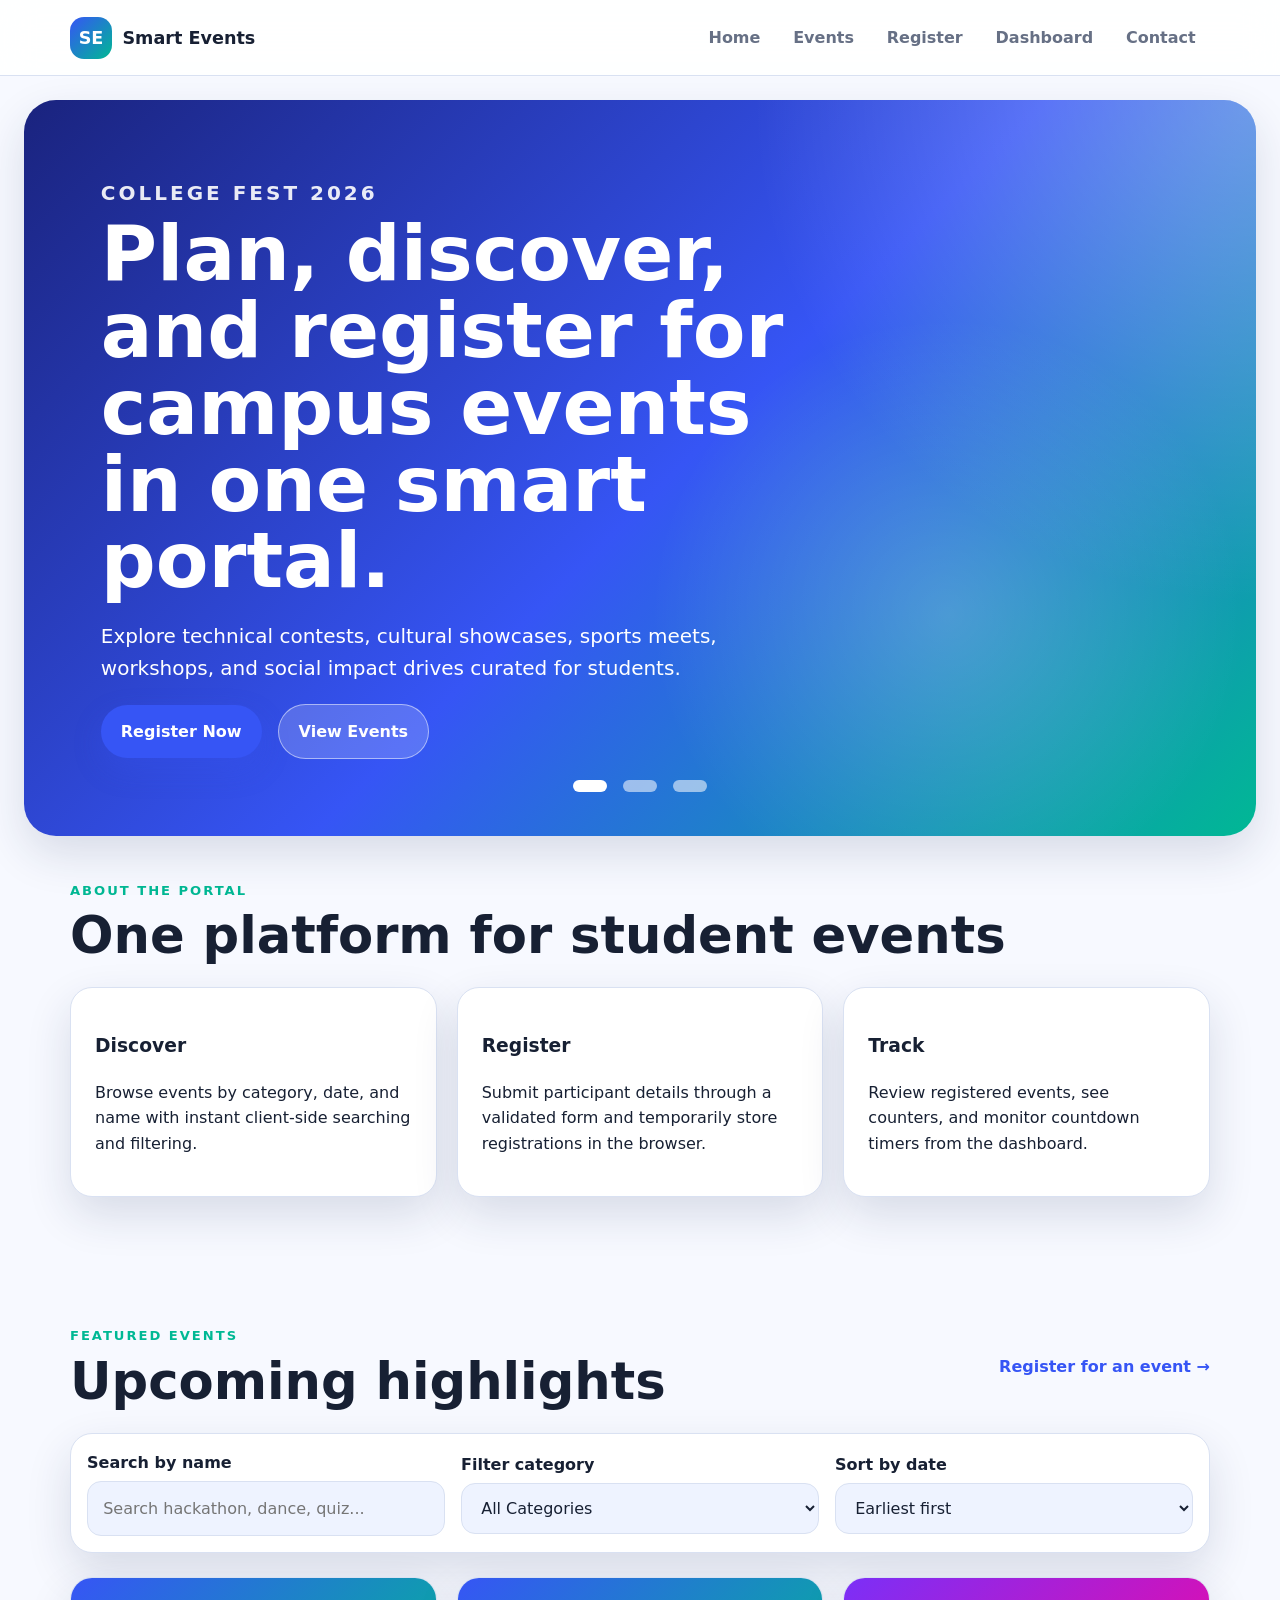
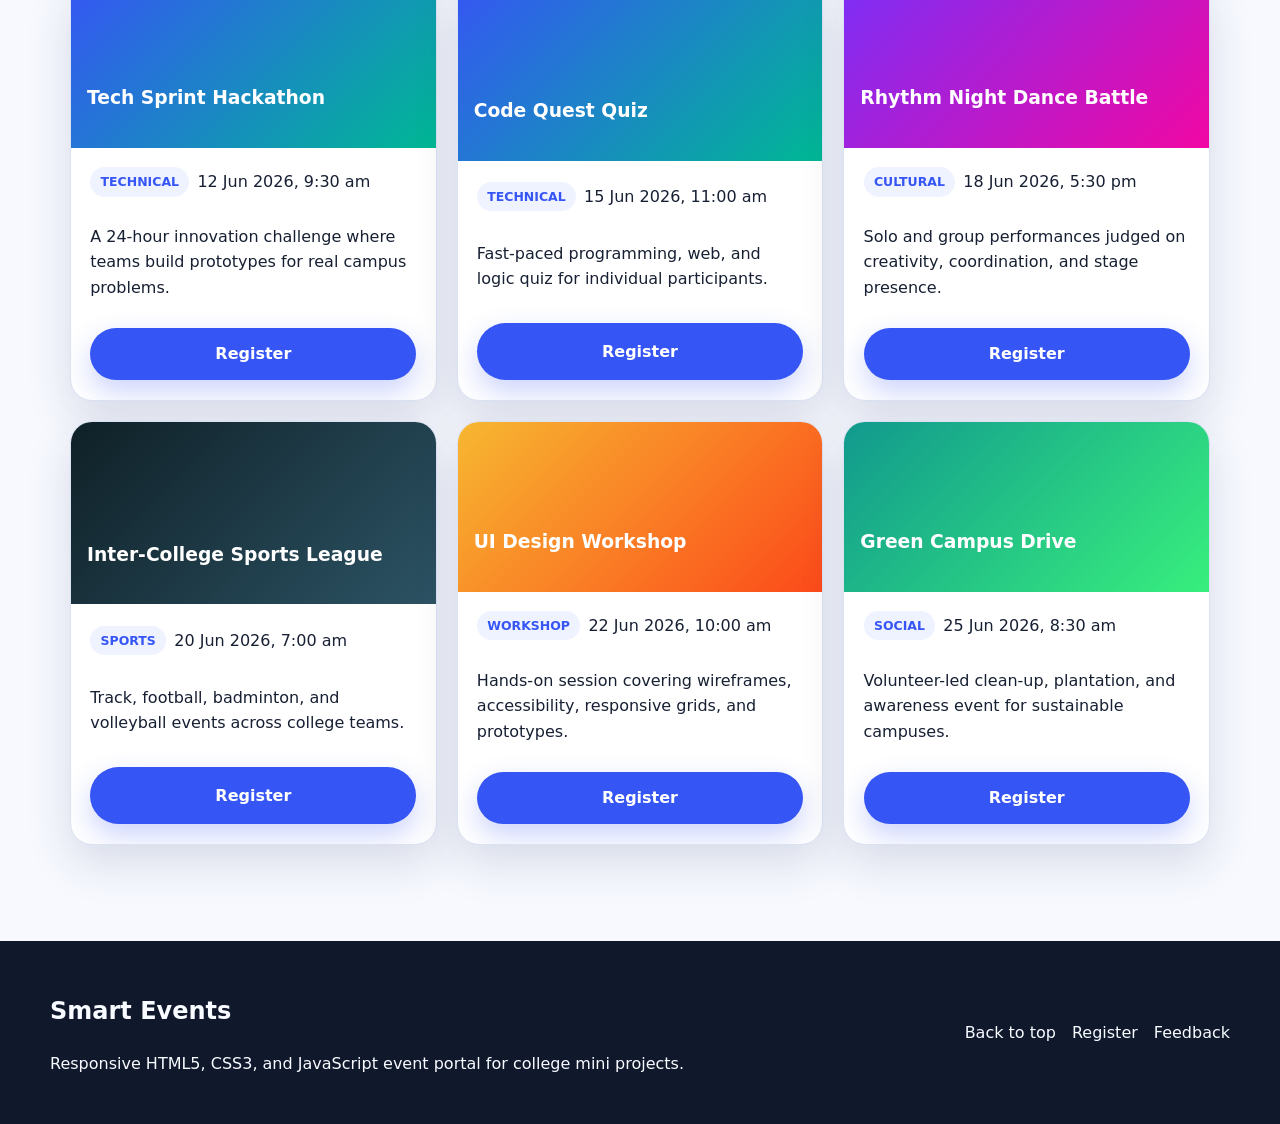
==== index.html @ 83e4be07 "Build smart event management portal" ====
<!doctype html>
<html lang="en">
  <head>
    <meta charset="UTF-8" />
    <meta name="viewport" content="width=device-width, initial-scale=1.0" />
    <meta
      name="description"
      content="Smart Event Management Portal for college events, registrations, schedules, dashboards, and feedback."
    />
    <title>Smart Event Management Portal</title>
    <link rel="stylesheet" href="css/style.css" />
  </head>
  <body data-page="home">
    <header class="site-header">
      <nav class="navbar" aria-label="Main navigation">
        <a class="brand" href="index.html" aria-label="EventHub home">
          <span class="brand-mark">SE</span>
          <span>Smart Events</span>
        </a>
        <button
          class="nav-toggle"
          type="button"
          aria-expanded="false"
          aria-controls="primary-menu"
        >
          ☰
        </button>
        <ul class="nav-menu" id="primary-menu">
          <li><a href="index.html">Home</a></li>
          <li><a href="index.html#events">Events</a></li>
          <li><a href="register.html">Register</a></li>
          <li><a href="dashboard.html">Dashboard</a></li>
          <li><a href="contact.html">Contact</a></li>
        </ul>
      </nav>
    </header>

    <main>
      <section class="hero" id="top" aria-label="Event banner slider">
        <div class="hero-slider" id="hero-slider">
          <article class="slide active" data-gradient="tech">
            <div class="slide-content">
              <p class="eyebrow">College Fest 2026</p>
              <h1>
                Plan, discover, and register for campus events in one smart
                portal.
              </h1>
              <p>
                Explore technical contests, cultural showcases, sports meets,
                workshops, and social impact drives curated for students.
              </p>
              <div class="hero-actions">
                <a class="btn primary" href="register.html">Register Now</a>
                <a class="btn secondary" href="#events">View Events</a>
              </div>
            </div>
          </article>
          <article class="slide" data-gradient="culture">
            <div class="slide-content">
              <p class="eyebrow">Live Schedules</p>
              <h2>Never miss a keynote, performance, or competition slot.</h2>
              <p>
                Dynamic schedules and countdowns keep participants informed
                before every event begins.
              </p>
            </div>
          </article>
          <article class="slide" data-gradient="sports">
            <div class="slide-content">
              <p class="eyebrow">Team Ready</p>
              <h2>Built as a clean HTML, CSS, and JavaScript mini project.</h2>
              <p>
                Five trainee modules combine responsive layouts, form
                validation, browser storage, and DOM interactions.
              </p>
            </div>
          </article>
        </div>
        <div class="slider-controls" aria-label="Slider controls">
          <button
            class="slider-dot active"
            type="button"
            data-slide="0"
            aria-label="Show slide 1"
          ></button>
          <button
            class="slider-dot"
            type="button"
            data-slide="1"
            aria-label="Show slide 2"
          ></button>
          <button
            class="slider-dot"
            type="button"
            data-slide="2"
            aria-label="Show slide 3"
          ></button>
        </div>
      </section>

      <section class="section about" id="about">
        <div class="section-heading">
          <p class="eyebrow">About the portal</p>
          <h2>One platform for student events</h2>
        </div>
        <div class="about-grid">
          <article class="info-card">
            <h3>Discover</h3>
            <p>
              Browse events by category, date, and name with instant client-side
              searching and filtering.
            </p>
          </article>
          <article class="info-card">
            <h3>Register</h3>
            <p>
              Submit participant details through a validated form and
              temporarily store registrations in the browser.
            </p>
          </article>
          <article class="info-card">
            <h3>Track</h3>
            <p>
              Review registered events, see counters, and monitor countdown
              timers from the dashboard.
            </p>
          </article>
        </div>
      </section>

      <section class="section" id="events">
        <div class="section-heading split">
          <div>
            <p class="eyebrow">Featured events</p>
            <h2>Upcoming highlights</h2>
          </div>
          <a class="text-link" href="register.html">Register for an event →</a>
        </div>

        <div class="event-tools" aria-label="Event search and filters">
          <label class="field compact">
            <span>Search by name</span>
            <input
              type="search"
              id="event-search"
              placeholder="Search hackathon, dance, quiz..."
            />
          </label>
          <label class="field compact">
            <span>Filter category</span>
            <select id="category-filter">
              <option value="all">All Categories</option>
            </select>
          </label>
          <label class="field compact">
            <span>Sort by date</span>
            <select id="date-sort">
              <option value="asc">Earliest first</option>
              <option value="desc">Latest first</option>
            </select>
          </label>
        </div>
        <div class="event-grid" id="event-list" aria-live="polite"></div>
      </section>
    </main>

    <footer class="site-footer">
      <div>
        <h2>Smart Events</h2>
        <p>
          Responsive HTML5, CSS3, and JavaScript event portal for college mini
          projects.
        </p>
      </div>
      <nav aria-label="Footer navigation">
        <a href="#top">Back to top</a>
        <a href="register.html">Register</a>
        <a href="contact.html">Feedback</a>
      </nav>
    </footer>

    <script src="js/script.js"></script>
  </body>
</html>
---- css/style.css ----
:root {
  color-scheme: light;
  --bg: #f7f9ff;
  --surface: #ffffff;
  --surface-2: #eef3ff;
  --text: #172033;
  --muted: #667085;
  --primary: #3655f5;
  --primary-dark: #243bb0;
  --accent: #00b894;
  --danger: #dc3545;
  --warning: #f7b731;
  --border: #d9e1f2;
  --shadow: 0 18px 45px rgba(31, 45, 88, 0.14);
  --radius: 22px;
  --max-width: 1180px;
  font-family:
    Inter,
    ui-sans-serif,
    system-ui,
    -apple-system,
    BlinkMacSystemFont,
    "Segoe UI",
    sans-serif;
}

* {
  box-sizing: border-box;
}

html {
  scroll-behavior: smooth;
}

body {
  margin: 0;
  background: var(--bg);
  color: var(--text);
  line-height: 1.6;
}

body.dark-theme {
  color-scheme: dark;
  --bg: #0d1325;
  --surface: #161f36;
  --surface-2: #101a30;
  --text: #f5f7fb;
  --muted: #aab4c8;
  --primary: #7c8cff;
  --primary-dark: #b8c0ff;
  --accent: #41e2bf;
  --border: #2b3755;
  --shadow: 0 18px 45px rgba(0, 0, 0, 0.32);
}

a {
  color: inherit;
  text-decoration: none;
}

button,
input,
select,
textarea {
  font: inherit;
}

.site-header {
  position: sticky;
  top: 0;
  z-index: 20;
  background: rgba(255, 255, 255, 0.88);
  border-bottom: 1px solid var(--border);
  backdrop-filter: blur(18px);
}

.dark-theme .site-header {
  background: rgba(13, 19, 37, 0.88);
}

.navbar {
  align-items: center;
  display: flex;
  gap: 1rem;
  justify-content: space-between;
  margin: 0 auto;
  max-width: var(--max-width);
  padding: 0.9rem 1.25rem;
}

.brand {
  align-items: center;
  display: inline-flex;
  font-size: 1.1rem;
  font-weight: 800;
  gap: 0.65rem;
}

.brand-mark {
  background: linear-gradient(135deg, var(--primary), var(--accent));
  border-radius: 14px;
  color: #fff;
  display: grid;
  height: 42px;
  place-items: center;
  width: 42px;
}

.nav-menu {
  align-items: center;
  display: flex;
  gap: 0.25rem;
  list-style: none;
  margin: 0;
  padding: 0;
}

.nav-menu a,
.theme-toggle {
  border-radius: 999px;
  color: var(--muted);
  display: inline-flex;
  font-weight: 700;
  padding: 0.65rem 0.9rem;
  transition:
    background 0.2s ease,
    color 0.2s ease,
    transform 0.2s ease;
}

.nav-menu a:hover,
.theme-toggle:hover {
  background: var(--surface-2);
  color: var(--primary);
  transform: translateY(-1px);
}

.theme-toggle,
.nav-toggle {
  background: var(--surface);
  border: 1px solid var(--border);
  cursor: pointer;
}

.nav-toggle {
  border-radius: 12px;
  display: none;
  padding: 0.45rem 0.65rem;
}

.hero {
  margin: 0 auto;
  max-width: 1440px;
  padding: 1.5rem;
}

.hero-slider {
  border-radius: 32px;
  box-shadow: var(--shadow);
  min-height: 520px;
  overflow: hidden;
  position: relative;
}

.slide {
  align-items: center;
  background: linear-gradient(135deg, #1a237e, #3655f5 52%, #00b894);
  color: #fff;
  display: none;
  inset: 0;
  min-height: 520px;
  padding: clamp(2rem, 6vw, 5rem);
  position: absolute;
}

.slide::after {
  background:
    radial-gradient(
      circle at top right,
      rgba(255, 255, 255, 0.32),
      transparent 35%
    ),
    radial-gradient(
      circle at 75% 70%,
      rgba(255, 255, 255, 0.2),
      transparent 28%
    );
  content: "";
  inset: 0;
  pointer-events: none;
  position: absolute;
}

.slide[data-gradient="culture"] {
  background: linear-gradient(135deg, #7b2ff7, #f107a3 56%, #f7b731);
}

.slide[data-gradient="sports"] {
  background: linear-gradient(135deg, #0f2027, #2c5364 55%, #00b894);
}

.slide.active {
  display: flex;
  position: relative;
}

.slide-content {
  max-width: 720px;
  position: relative;
  z-index: 1;
}

.slide h1,
.slide h2 {
  font-size: clamp(2.4rem, 6vw, 5.3rem);
  line-height: 1;
  margin: 0.4rem 0 1.25rem;
}

.slide p {
  font-size: clamp(1rem, 2vw, 1.25rem);
  max-width: 650px;
}

.eyebrow {
  color: var(--accent);
  font-size: 0.82rem;
  font-weight: 900;
  letter-spacing: 0.15em;
  margin: 0 0 0.45rem;
  text-transform: uppercase;
}

.slide .eyebrow {
  color: #fff;
  opacity: 0.9;
}

.hero-actions,
.slider-controls,
.section-heading.split,
.event-tools {
  align-items: center;
  display: flex;
  gap: 1rem;
}

.slider-controls {
  justify-content: center;
  margin-top: -3.5rem;
  position: relative;
  z-index: 2;
}

.slider-dot {
  background: rgba(255, 255, 255, 0.55);
  border: 0;
  border-radius: 999px;
  cursor: pointer;
  height: 12px;
  width: 34px;
}

.slider-dot.active {
  background: #fff;
}

.btn {
  align-items: center;
  border: 0;
  border-radius: 999px;
  cursor: pointer;
  display: inline-flex;
  font-weight: 800;
  justify-content: center;
  padding: 0.85rem 1.25rem;
  transition:
    transform 0.2s ease,
    box-shadow 0.2s ease;
}

.btn:hover {
  transform: translateY(-2px);
}

.btn.primary {
  background: var(--primary);
  box-shadow: 0 12px 28px rgba(54, 85, 245, 0.25);
  color: #fff;
}

.btn.secondary {
  background: rgba(255, 255, 255, 0.18);
  border: 1px solid rgba(255, 255, 255, 0.5);
  color: #fff;
}

.btn.danger {
  background: var(--danger);
  color: #fff;
}

.btn.full {
  width: 100%;
}

.section,
.page-shell {
  margin: 0 auto;
  max-width: var(--max-width);
  padding: 4rem 1.25rem;
}

.page-shell {
  padding-top: 2rem;
}

.section-heading {
  margin-bottom: 1.5rem;
}

.section-heading h2,
.form-intro h1,
.dashboard-hero h1,
.contact-grid h1 {
  font-size: clamp(2rem, 4vw, 3.25rem);
  line-height: 1.08;
  margin: 0;
}

.section-heading.split {
  justify-content: space-between;
}

.text-link {
  color: var(--primary);
  font-weight: 900;
}

.about-grid,
.event-grid,
.form-layout,
.contact-grid,
.dashboard-hero {
  display: grid;
  gap: 1.25rem;
}

.about-grid {
  grid-template-columns: repeat(3, 1fr);
}

.info-card,
.event-card,
.card-form,
.stat-card,
.dashboard-item,
.contact-card,
.faq-item {
  background: var(--surface);
  border: 1px solid var(--border);
  border-radius: var(--radius);
  box-shadow: var(--shadow);
}

.info-card,
.contact-card {
  padding: 1.5rem;
}

.event-tools {
  background: var(--surface);
  border: 1px solid var(--border);
  border-radius: var(--radius);
  box-shadow: var(--shadow);
  flex-wrap: wrap;
  margin-bottom: 1.5rem;
  padding: 1rem;
}

.field {
  display: grid;
  gap: 0.35rem;
  margin-bottom: 1rem;
}

.field.compact {
  flex: 1 1 210px;
  margin: 0;
}

.field span,
.field legend {
  color: var(--text);
  font-weight: 800;
}

input,
select,
textarea {
  background: var(--surface-2);
  border: 1px solid var(--border);
  border-radius: 14px;
  color: var(--text);
  outline: none;
  padding: 0.85rem 0.95rem;
  width: 100%;
}

input:focus,
select:focus,
textarea:focus {
  border-color: var(--primary);
  box-shadow: 0 0 0 4px rgba(54, 85, 245, 0.12);
}

.event-grid {
  grid-template-columns: repeat(3, 1fr);
}

.event-card {
  display: grid;
  overflow: hidden;
}

.event-art {
  align-items: end;
  background: linear-gradient(135deg, var(--primary), var(--accent));
  color: #fff;
  display: flex;
  min-height: 170px;
  padding: 1rem;
}

.event-art.cultural {
  background: linear-gradient(135deg, #7b2ff7, #f107a3);
}
.event-art.technical {
  background: linear-gradient(135deg, #3655f5, #00b894);
}
.event-art.sports {
  background: linear-gradient(135deg, #0f2027, #2c5364);
}
.event-art.workshop {
  background: linear-gradient(135deg, #f7b731, #fc4a1a);
}
.event-art.social {
  background: linear-gradient(135deg, #11998e, #38ef7d);
}

.event-card-body {
  display: grid;
  gap: 0.7rem;
  padding: 1.2rem;
}

.badge-row {
  align-items: center;
  display: flex;
  flex-wrap: wrap;
  gap: 0.5rem;
}

.badge {
  background: var(--surface-2);
  border-radius: 999px;
  color: var(--primary);
  font-size: 0.78rem;
  font-weight: 900;
  padding: 0.3rem 0.65rem;
  text-transform: uppercase;
}

.form-layout,
.contact-grid,
.dashboard-hero {
  align-items: start;
  grid-template-columns: 0.9fr 1.1fr;
}

.card-form {
  padding: 1.5rem;
}

.check-list {
  list-style: none;
  padding: 0;
}

.check-list li {
  margin: 0.45rem 0;
}

.check-list li::before {
  color: var(--accent);
  content: "✓ ";
  font-weight: 900;
}

.radio-group {
  border: 0;
  padding: 0;
}

.radio-group label {
  align-items: center;
  display: inline-flex;
  gap: 0.35rem;
  margin-right: 1rem;
}

.radio-group input {
  width: auto;
}

.error {
  color: var(--danger);
  min-height: 1.2rem;
}

.form-message {
  border-radius: 14px;
  display: none;
  font-weight: 800;
  margin-bottom: 1rem;
  padding: 0.85rem;
}

.form-message.success {
  background: rgba(0, 184, 148, 0.13);
  color: #08775f;
  display: block;
}

.form-message.error-message {
  background: rgba(220, 53, 69, 0.12);
  color: var(--danger);
  display: block;
}

meter {
  height: 12px;
  width: 100%;
}

.stat-card {
  padding: 2rem;
  text-align: center;
}

.stat-card span {
  color: var(--primary);
  display: block;
  font-size: 4rem;
  font-weight: 900;
  line-height: 1;
}

.dashboard-list {
  display: grid;
  gap: 1rem;
}

.dashboard-item {
  align-items: center;
  display: grid;
  gap: 1rem;
  grid-template-columns: 1fr auto;
  padding: 1.2rem;
}

.countdown {
  background: var(--surface-2);
  border-radius: 16px;
  color: var(--primary);
  font-weight: 900;
  padding: 0.9rem;
  text-align: center;
}

.empty-state {
  background: var(--surface);
  border: 1px dashed var(--border);
  border-radius: var(--radius);
  padding: 2rem;
  text-align: center;
}

.stars {
  display: flex;
  gap: 0.3rem;
}

.stars button {
  background: transparent;
  border: 0;
  color: #c5cad6;
  cursor: pointer;
  font-size: 2rem;
  line-height: 1;
}

.stars button.active,
.stars button:hover,
.stars button:hover ~ button.active {
  color: var(--warning);
}

.accordion {
  display: grid;
  gap: 0.9rem;
}

.faq-item {
  overflow: hidden;
}

.faq-item button {
  background: transparent;
  border: 0;
  color: var(--text);
  cursor: pointer;
  font-weight: 900;
  padding: 1.1rem;
  text-align: left;
  width: 100%;
}

.faq-item p {
  display: none;
  margin: 0;
  padding: 0 1.1rem 1.1rem;
}

.faq-item.open p {
  display: block;
}

.site-footer {
  align-items: center;
  background: #10182c;
  color: #f8fbff;
  display: flex;
  gap: 1rem;
  justify-content: space-between;
  margin-top: 2rem;
  padding: 2rem max(1.25rem, calc((100vw - var(--max-width)) / 2));
}

.site-footer nav {
  display: flex;
  flex-wrap: wrap;
  gap: 1rem;
}

.compact-footer {
  margin-top: 0;
}

@media (max-width: 900px) {
  .nav-toggle {
    display: inline-flex;
  }

  .nav-menu {
    background: var(--surface);
    border: 1px solid var(--border);
    border-radius: 18px;
    box-shadow: var(--shadow);
    display: none;
    left: 1rem;
    padding: 0.75rem;
    position: absolute;
    right: 1rem;
    top: 74px;
  }

  .nav-menu.open {
    display: grid;
  }

  .about-grid,
  .event-grid,
  .form-layout,
  .contact-grid,
  .dashboard-hero {
    grid-template-columns: 1fr;
  }

  .section-heading.split,
  .dashboard-item,
  .site-footer {
    align-items: stretch;
    flex-direction: column;
  }
}

@media (max-width: 620px) {
  .hero {
    padding: 0.75rem;
  }

  .hero-slider,
  .slide {
    min-height: 560px;
  }

  .hero-actions,
  .event-tools {
    align-items: stretch;
    flex-direction: column;
  }

  .btn {
    width: 100%;
  }

  .section,
  .page-shell {
    padding: 2.5rem 1rem;
  }
}
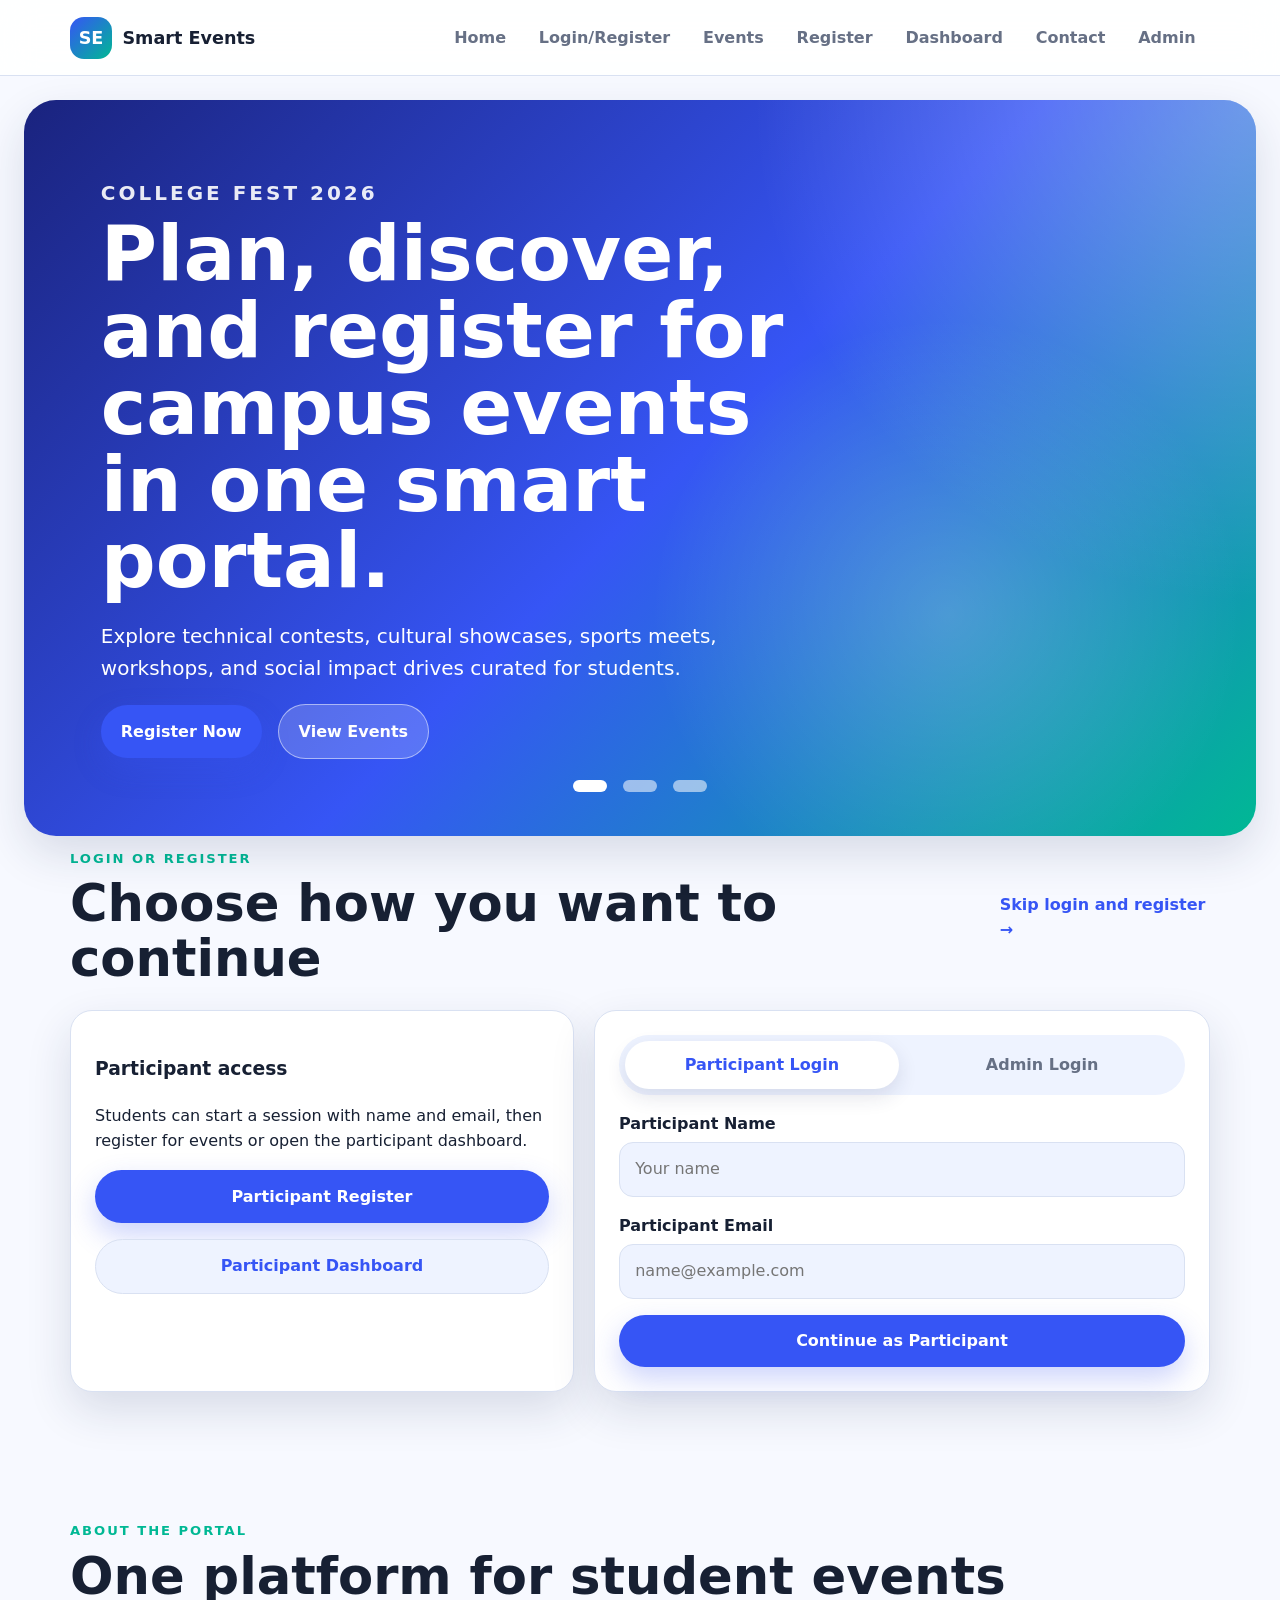
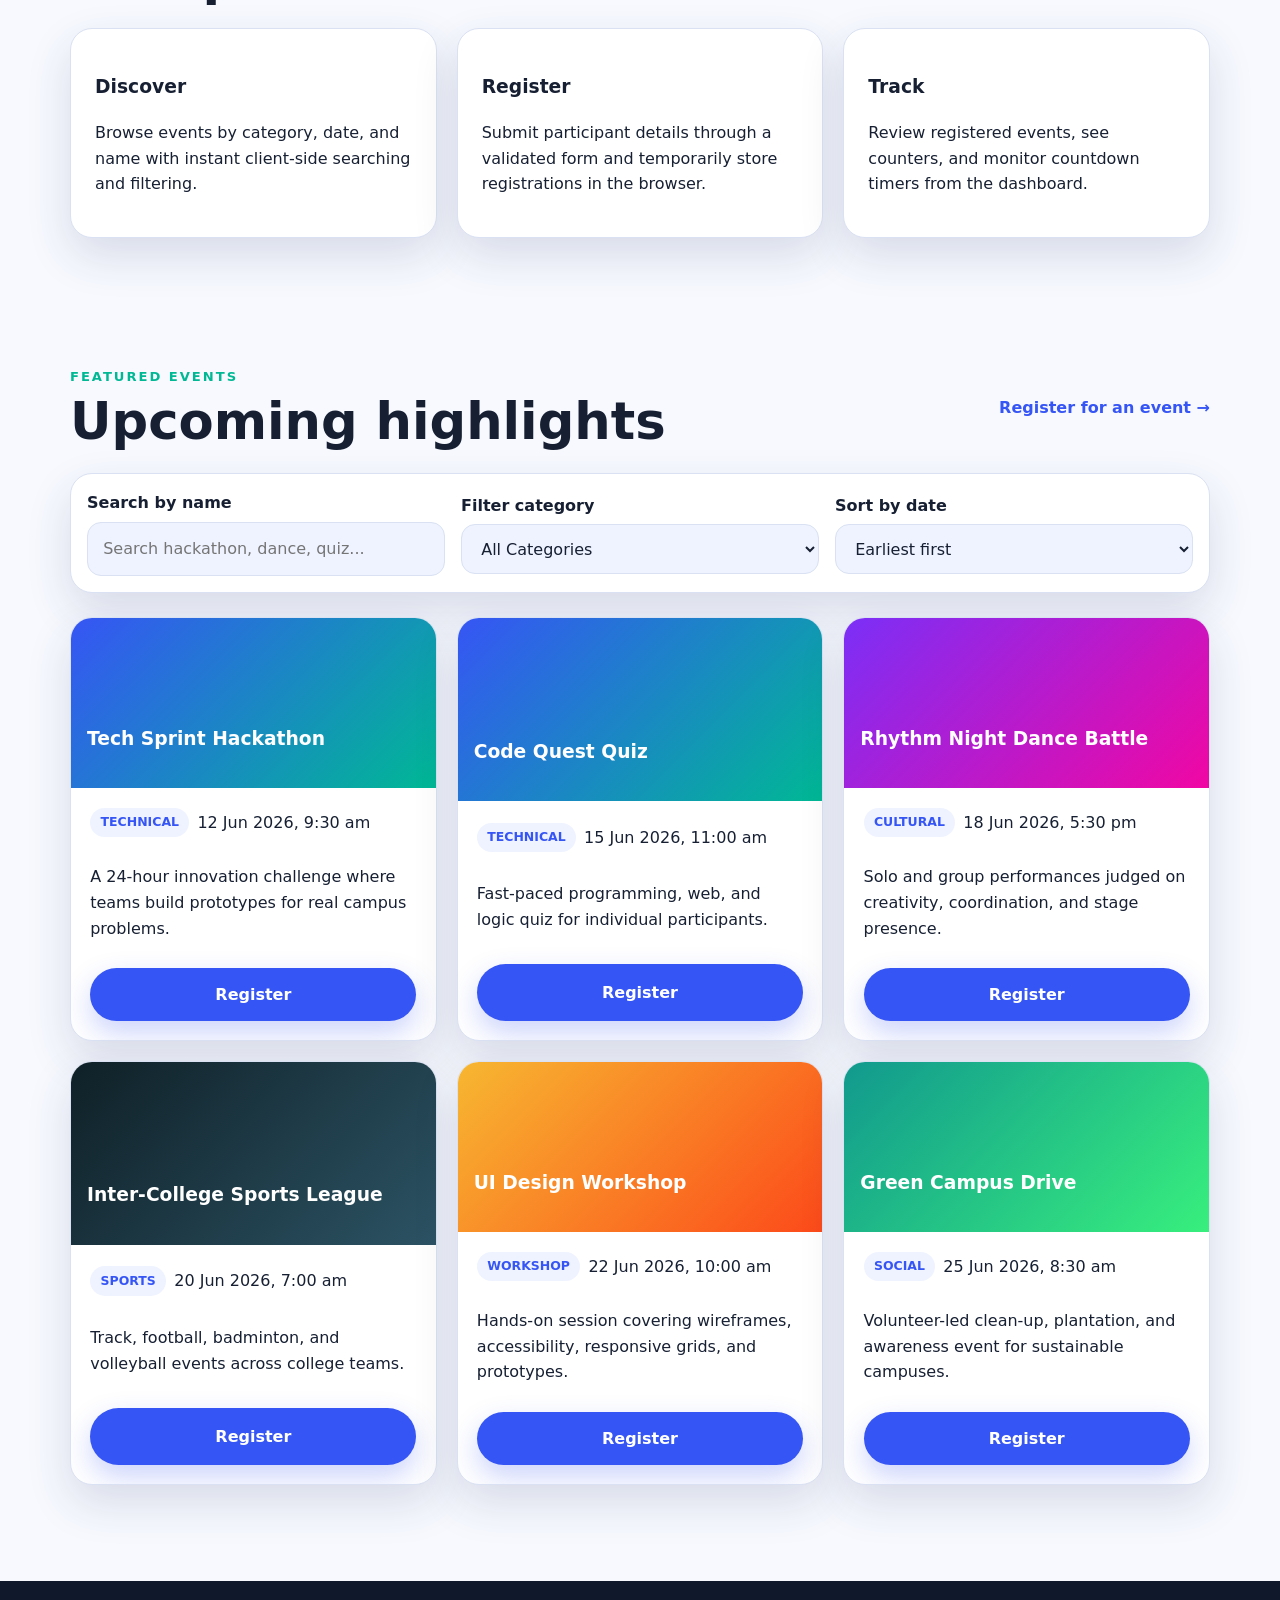
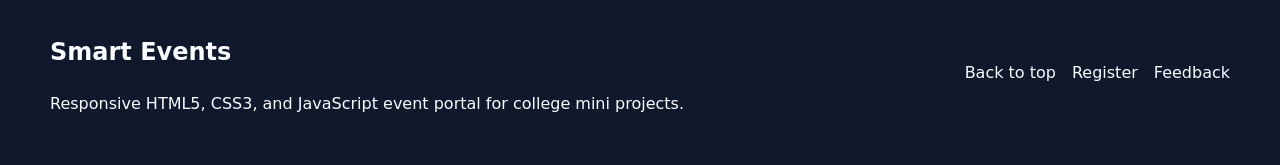
==== commit e1531fa1: "Add admin and participant login management" ====
--- a/index.html
+++ b/index.html
@@ -27,10 +27,12 @@
         </button>
         <ul class="nav-menu" id="primary-menu">
           <li><a href="index.html">Home</a></li>
+          <li><a href="index.html#login">Login/Register</a></li>
           <li><a href="index.html#events">Events</a></li>
           <li><a href="register.html">Register</a></li>
           <li><a href="dashboard.html">Dashboard</a></li>
           <li><a href="contact.html">Contact</a></li>
+          <li><a href="admin.html">Admin</a></li>
         </ul>
       </nav>
     </header>
@@ -95,6 +97,108 @@
             data-slide="2"
             aria-label="Show slide 3"
           ></button>
+        </div>
+      </section>
+
+      <section class="section login-choice-section" id="login">
+        <div class="section-heading split">
+          <div>
+            <p class="eyebrow">Login or register</p>
+            <h2>Choose how you want to continue</h2>
+          </div>
+          <a class="text-link" href="register.html"
+            >Skip login and register →</a
+          >
+        </div>
+        <div class="login-choice-grid">
+          <article class="info-card login-copy">
+            <h3>Participant access</h3>
+            <p>
+              Students can start a session with name and email, then register
+              for events or open the participant dashboard.
+            </p>
+            <div class="hero-actions stacked-actions">
+              <a class="btn primary" href="register.html"
+                >Participant Register</a
+              >
+              <a class="btn secondary surface" href="dashboard.html"
+                >Participant Dashboard</a
+              >
+            </div>
+          </article>
+          <article class="card-form login-card">
+            <div
+              class="login-tabs"
+              role="tablist"
+              aria-label="Choose login type"
+            >
+              <button
+                class="active"
+                type="button"
+                data-login-target="participant-login-panel"
+              >
+                Participant Login
+              </button>
+              <button type="button" data-login-target="admin-login-form">
+                Admin Login
+              </button>
+            </div>
+            <form class="login-panel active" id="participant-login-panel">
+              <div
+                class="form-message"
+                id="participant-login-message"
+                role="status"
+              ></div>
+              <label class="field">
+                <span>Participant Name</span>
+                <input
+                  id="participant-name"
+                  type="text"
+                  placeholder="Your name"
+                />
+              </label>
+              <label class="field">
+                <span>Participant Email</span>
+                <input
+                  id="participant-email"
+                  type="email"
+                  placeholder="name@example.com"
+                />
+              </label>
+              <button class="btn primary full" type="submit">
+                Continue as Participant
+              </button>
+            </form>
+            <form class="login-panel" id="admin-login-form">
+              <div
+                class="form-message"
+                id="admin-login-message"
+                role="status"
+              ></div>
+              <label class="field">
+                <span>Admin Username</span>
+                <input
+                  id="main-admin-username"
+                  type="text"
+                  placeholder="admin"
+                  autocomplete="username"
+                />
+              </label>
+              <label class="field">
+                <span>Admin Password</span>
+                <input
+                  id="main-admin-password"
+                  type="password"
+                  placeholder="admin123"
+                  autocomplete="current-password"
+                />
+              </label>
+              <button class="btn primary full" type="submit">
+                Open Admin Panel
+              </button>
+              <small>Demo credentials: admin / admin123</small>
+            </form>
+          </article>
         </div>
       </section>
 
--- a/css/style.css
+++ b/css/style.css
@@ -720,3 +720,131 @@
     padding: 2.5rem 1rem;
   }
 }
+
+.login-choice-section {
+  padding-top: 2rem;
+}
+
+.login-choice-grid,
+.admin-grid {
+  display: grid;
+  gap: 1.25rem;
+  grid-template-columns: 0.9fr 1.1fr;
+}
+
+.login-card {
+  align-self: start;
+}
+
+.login-tabs {
+  background: var(--surface-2);
+  border-radius: 999px;
+  display: grid;
+  gap: 0.35rem;
+  grid-template-columns: repeat(2, 1fr);
+  margin-bottom: 1rem;
+  padding: 0.35rem;
+}
+
+.login-tabs button {
+  background: transparent;
+  border: 0;
+  border-radius: 999px;
+  color: var(--muted);
+  cursor: pointer;
+  font-weight: 900;
+  padding: 0.7rem 0.85rem;
+}
+
+.login-tabs button.active {
+  background: var(--surface);
+  box-shadow: 0 8px 20px rgba(31, 45, 88, 0.12);
+  color: var(--primary);
+}
+
+.login-panel {
+  display: none;
+}
+
+.login-panel.active {
+  display: block;
+}
+
+.stacked-actions {
+  align-items: stretch;
+  flex-direction: column;
+  margin-top: 1rem;
+}
+
+.btn.secondary.surface {
+  background: var(--surface-2);
+  border: 1px solid var(--border);
+  color: var(--primary);
+}
+
+.admin-panel {
+  padding-top: 0;
+}
+
+.admin-stack,
+.admin-section {
+  display: grid;
+  gap: 1rem;
+}
+
+.admin-section {
+  margin-top: 1.25rem;
+}
+
+.compact-heading {
+  margin-bottom: 0;
+}
+
+.admin-list {
+  display: grid;
+  gap: 0.85rem;
+}
+
+.admin-row {
+  align-items: center;
+  background: var(--surface);
+  border: 1px solid var(--border);
+  border-radius: var(--radius);
+  box-shadow: var(--shadow);
+  display: grid;
+  gap: 1rem;
+  grid-template-columns: 1fr auto;
+  padding: 1rem;
+}
+
+.admin-row h3,
+.admin-row p {
+  margin: 0.2rem 0;
+}
+
+.admin-actions {
+  display: flex;
+  flex-wrap: wrap;
+  gap: 0.6rem;
+  justify-content: flex-end;
+}
+
+.form-actions {
+  justify-content: flex-start;
+}
+
+[hidden] {
+  display: none !important;
+}
+
+@media (max-width: 900px) {
+  .login-choice-grid,
+  .admin-grid,
+  .admin-row {
+    grid-template-columns: 1fr;
+  }
+
+  .admin-actions {
+    justify-content: flex-start;
+  }
+}
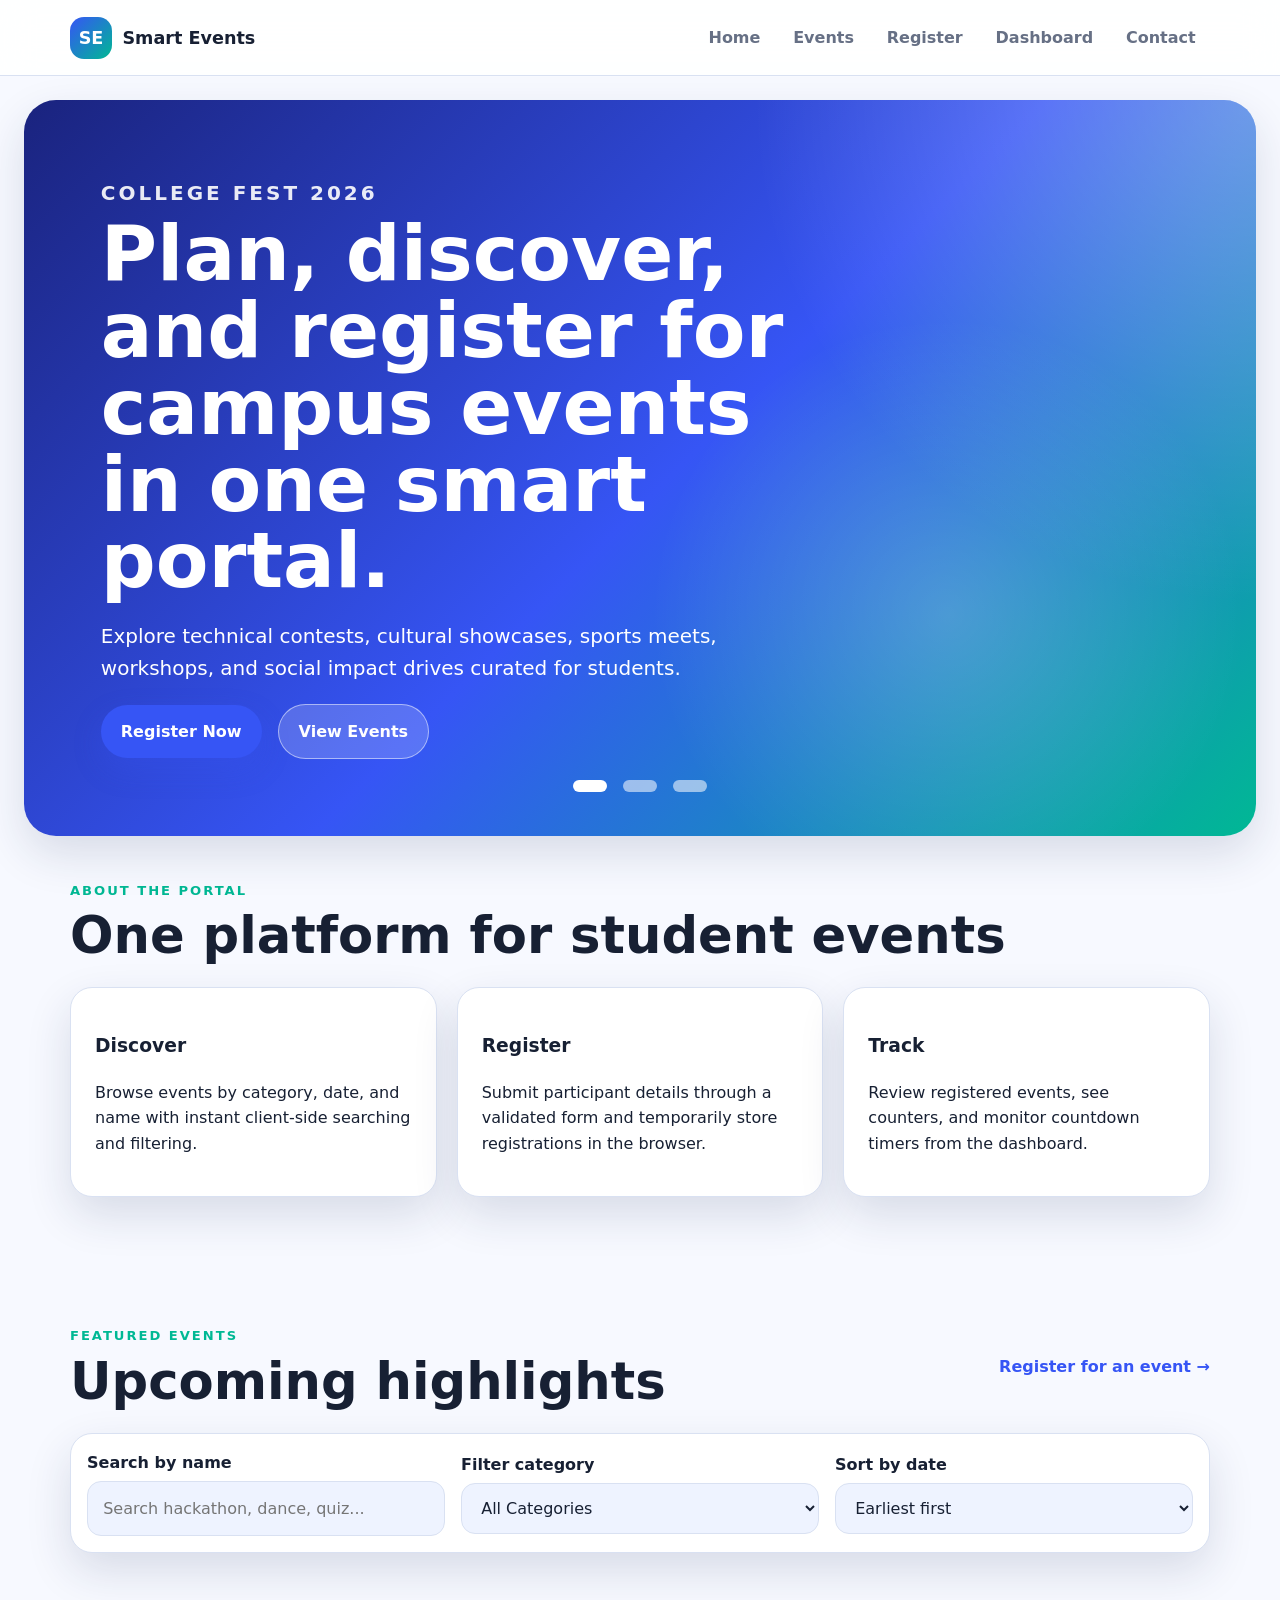
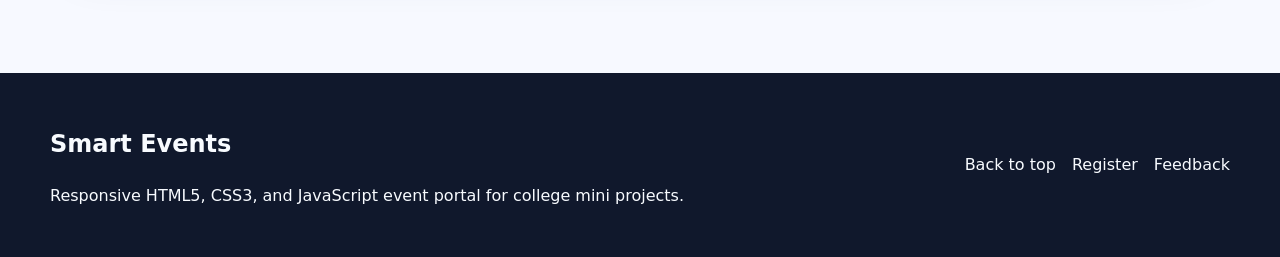
==== commit fc6a5335: "Merge branch 'main' into codex/develop-smart-event-management-portal-n7ny2r" ====
--- a/index.html
+++ b/index.html
@@ -27,12 +27,10 @@
         </button>
         <ul class="nav-menu" id="primary-menu">
           <li><a href="index.html">Home</a></li>
-          <li><a href="index.html#login">Login/Register</a></li>
           <li><a href="index.html#events">Events</a></li>
           <li><a href="register.html">Register</a></li>
           <li><a href="dashboard.html">Dashboard</a></li>
           <li><a href="contact.html">Contact</a></li>
-          <li><a href="admin.html">Admin</a></li>
         </ul>
       </nav>
     </header>
@@ -97,108 +95,6 @@
             data-slide="2"
             aria-label="Show slide 3"
           ></button>
-        </div>
-      </section>
-
-      <section class="section login-choice-section" id="login">
-        <div class="section-heading split">
-          <div>
-            <p class="eyebrow">Login or register</p>
-            <h2>Choose how you want to continue</h2>
-          </div>
-          <a class="text-link" href="register.html"
-            >Skip login and register →</a
-          >
-        </div>
-        <div class="login-choice-grid">
-          <article class="info-card login-copy">
-            <h3>Participant access</h3>
-            <p>
-              Students can start a session with name and email, then register
-              for events or open the participant dashboard.
-            </p>
-            <div class="hero-actions stacked-actions">
-              <a class="btn primary" href="register.html"
-                >Participant Register</a
-              >
-              <a class="btn secondary surface" href="dashboard.html"
-                >Participant Dashboard</a
-              >
-            </div>
-          </article>
-          <article class="card-form login-card">
-            <div
-              class="login-tabs"
-              role="tablist"
-              aria-label="Choose login type"
-            >
-              <button
-                class="active"
-                type="button"
-                data-login-target="participant-login-panel"
-              >
-                Participant Login
-              </button>
-              <button type="button" data-login-target="admin-login-form">
-                Admin Login
-              </button>
-            </div>
-            <form class="login-panel active" id="participant-login-panel">
-              <div
-                class="form-message"
-                id="participant-login-message"
-                role="status"
-              ></div>
-              <label class="field">
-                <span>Participant Name</span>
-                <input
-                  id="participant-name"
-                  type="text"
-                  placeholder="Your name"
-                />
-              </label>
-              <label class="field">
-                <span>Participant Email</span>
-                <input
-                  id="participant-email"
-                  type="email"
-                  placeholder="name@example.com"
-                />
-              </label>
-              <button class="btn primary full" type="submit">
-                Continue as Participant
-              </button>
-            </form>
-            <form class="login-panel" id="admin-login-form">
-              <div
-                class="form-message"
-                id="admin-login-message"
-                role="status"
-              ></div>
-              <label class="field">
-                <span>Admin Username</span>
-                <input
-                  id="main-admin-username"
-                  type="text"
-                  placeholder="admin"
-                  autocomplete="username"
-                />
-              </label>
-              <label class="field">
-                <span>Admin Password</span>
-                <input
-                  id="main-admin-password"
-                  type="password"
-                  placeholder="admin123"
-                  autocomplete="current-password"
-                />
-              </label>
-              <button class="btn primary full" type="submit">
-                Open Admin Panel
-              </button>
-              <small>Demo credentials: admin / admin123</small>
-            </form>
-          </article>
         </div>
       </section>
 
--- a/css/style.css
+++ b/css/style.css
@@ -720,131 +720,3 @@
     padding: 2.5rem 1rem;
   }
 }
-
-.login-choice-section {
-  padding-top: 2rem;
-}
-
-.login-choice-grid,
-.admin-grid {
-  display: grid;
-  gap: 1.25rem;
-  grid-template-columns: 0.9fr 1.1fr;
-}
-
-.login-card {
-  align-self: start;
-}
-
-.login-tabs {
-  background: var(--surface-2);
-  border-radius: 999px;
-  display: grid;
-  gap: 0.35rem;
-  grid-template-columns: repeat(2, 1fr);
-  margin-bottom: 1rem;
-  padding: 0.35rem;
-}
-
-.login-tabs button {
-  background: transparent;
-  border: 0;
-  border-radius: 999px;
-  color: var(--muted);
-  cursor: pointer;
-  font-weight: 900;
-  padding: 0.7rem 0.85rem;
-}
-
-.login-tabs button.active {
-  background: var(--surface);
-  box-shadow: 0 8px 20px rgba(31, 45, 88, 0.12);
-  color: var(--primary);
-}
-
-.login-panel {
-  display: none;
-}
-
-.login-panel.active {
-  display: block;
-}
-
-.stacked-actions {
-  align-items: stretch;
-  flex-direction: column;
-  margin-top: 1rem;
-}
-
-.btn.secondary.surface {
-  background: var(--surface-2);
-  border: 1px solid var(--border);
-  color: var(--primary);
-}
-
-.admin-panel {
-  padding-top: 0;
-}
-
-.admin-stack,
-.admin-section {
-  display: grid;
-  gap: 1rem;
-}
-
-.admin-section {
-  margin-top: 1.25rem;
-}
-
-.compact-heading {
-  margin-bottom: 0;
-}
-
-.admin-list {
-  display: grid;
-  gap: 0.85rem;
-}
-
-.admin-row {
-  align-items: center;
-  background: var(--surface);
-  border: 1px solid var(--border);
-  border-radius: var(--radius);
-  box-shadow: var(--shadow);
-  display: grid;
-  gap: 1rem;
-  grid-template-columns: 1fr auto;
-  padding: 1rem;
-}
-
-.admin-row h3,
-.admin-row p {
-  margin: 0.2rem 0;
-}
-
-.admin-actions {
-  display: flex;
-  flex-wrap: wrap;
-  gap: 0.6rem;
-  justify-content: flex-end;
-}
-
-.form-actions {
-  justify-content: flex-start;
-}
-
-[hidden] {
-  display: none !important;
-}
-
-@media (max-width: 900px) {
-  .login-choice-grid,
-  .admin-grid,
-  .admin-row {
-    grid-template-columns: 1fr;
-  }
-
-  .admin-actions {
-    justify-content: flex-start;
-  }
-}
